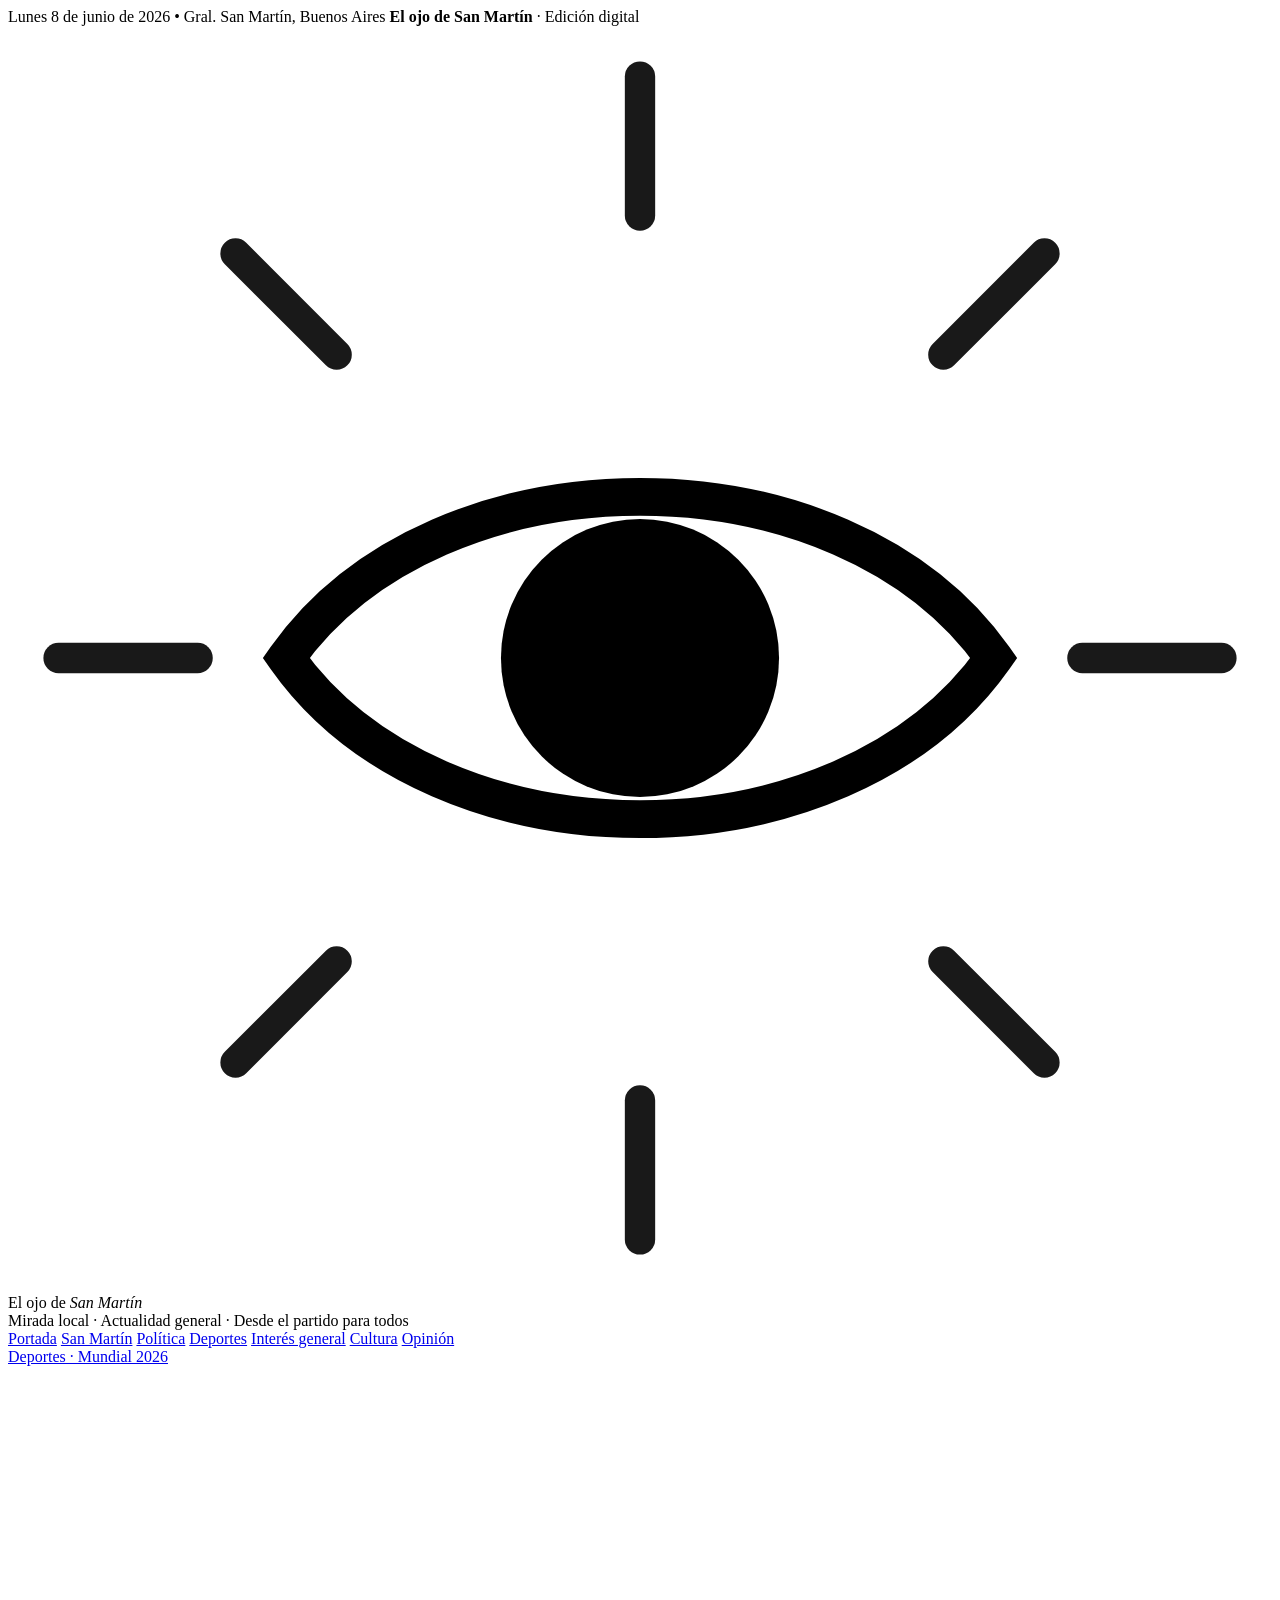
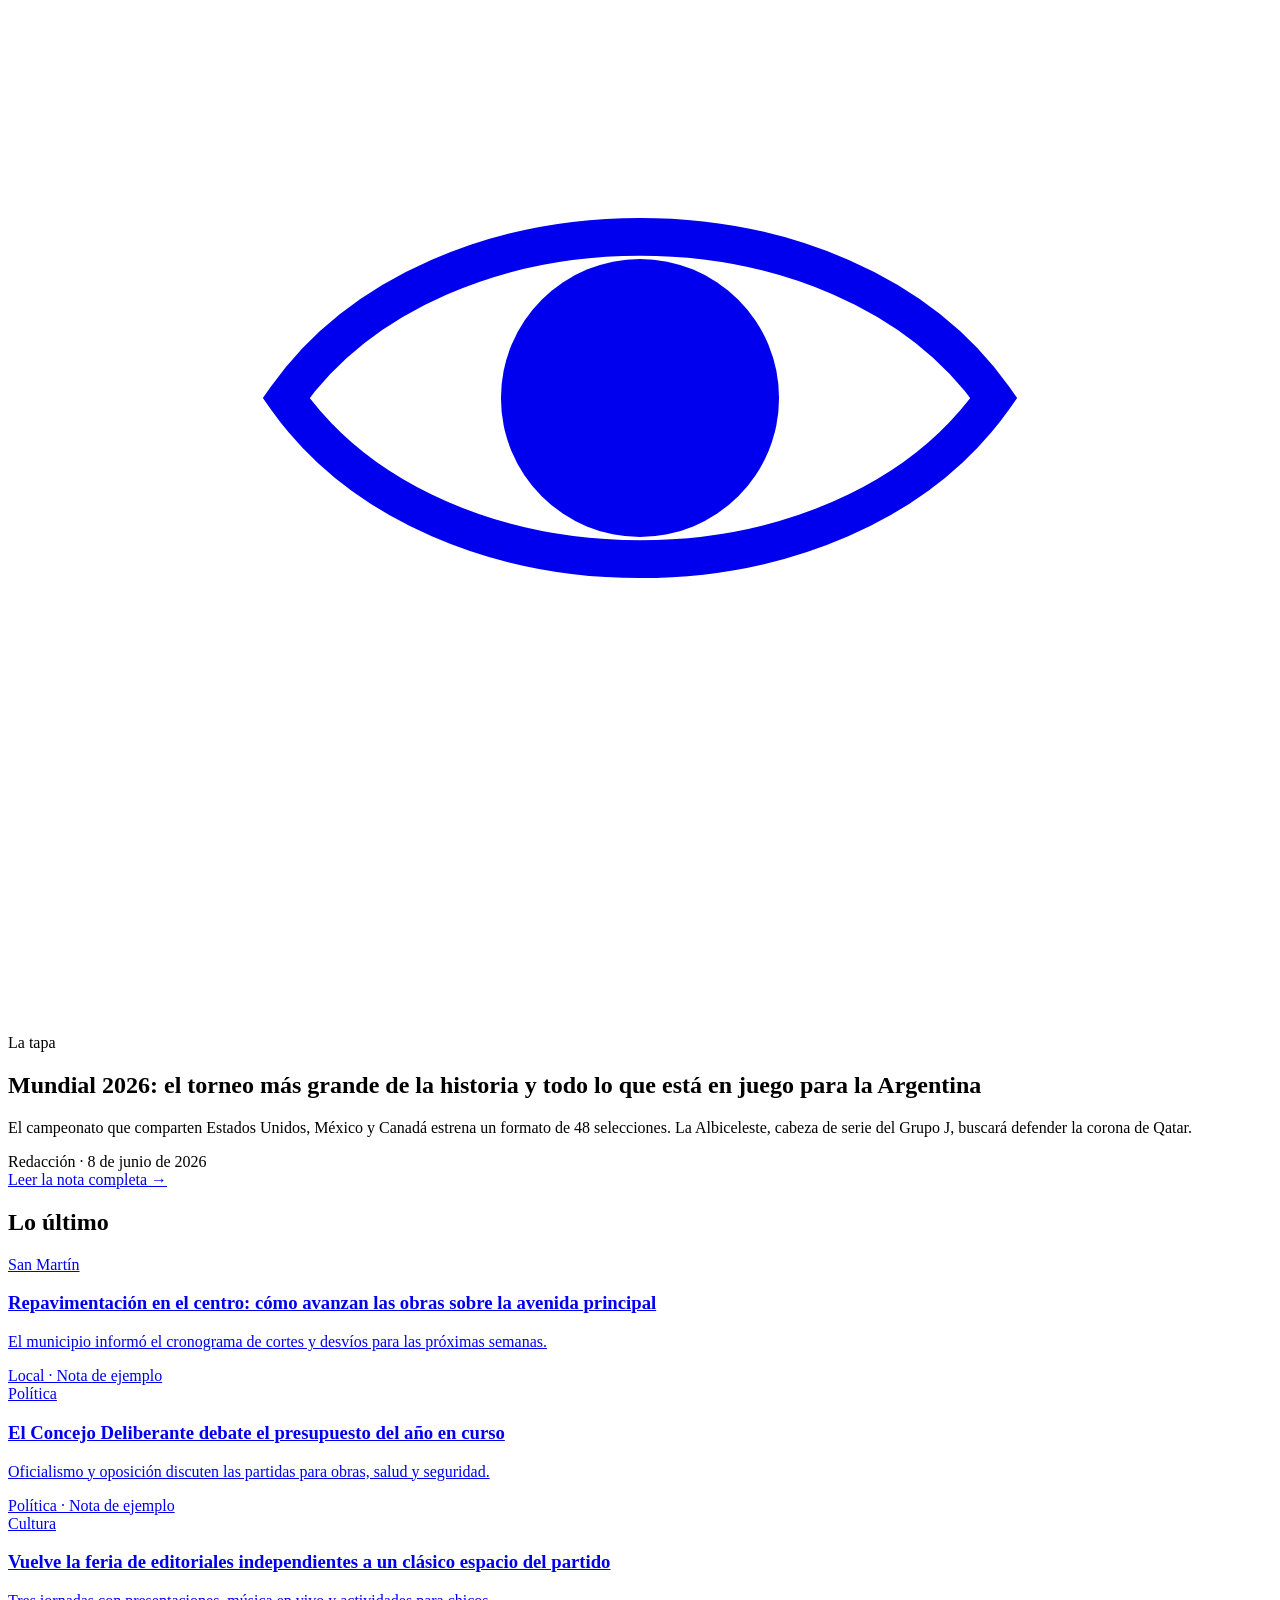
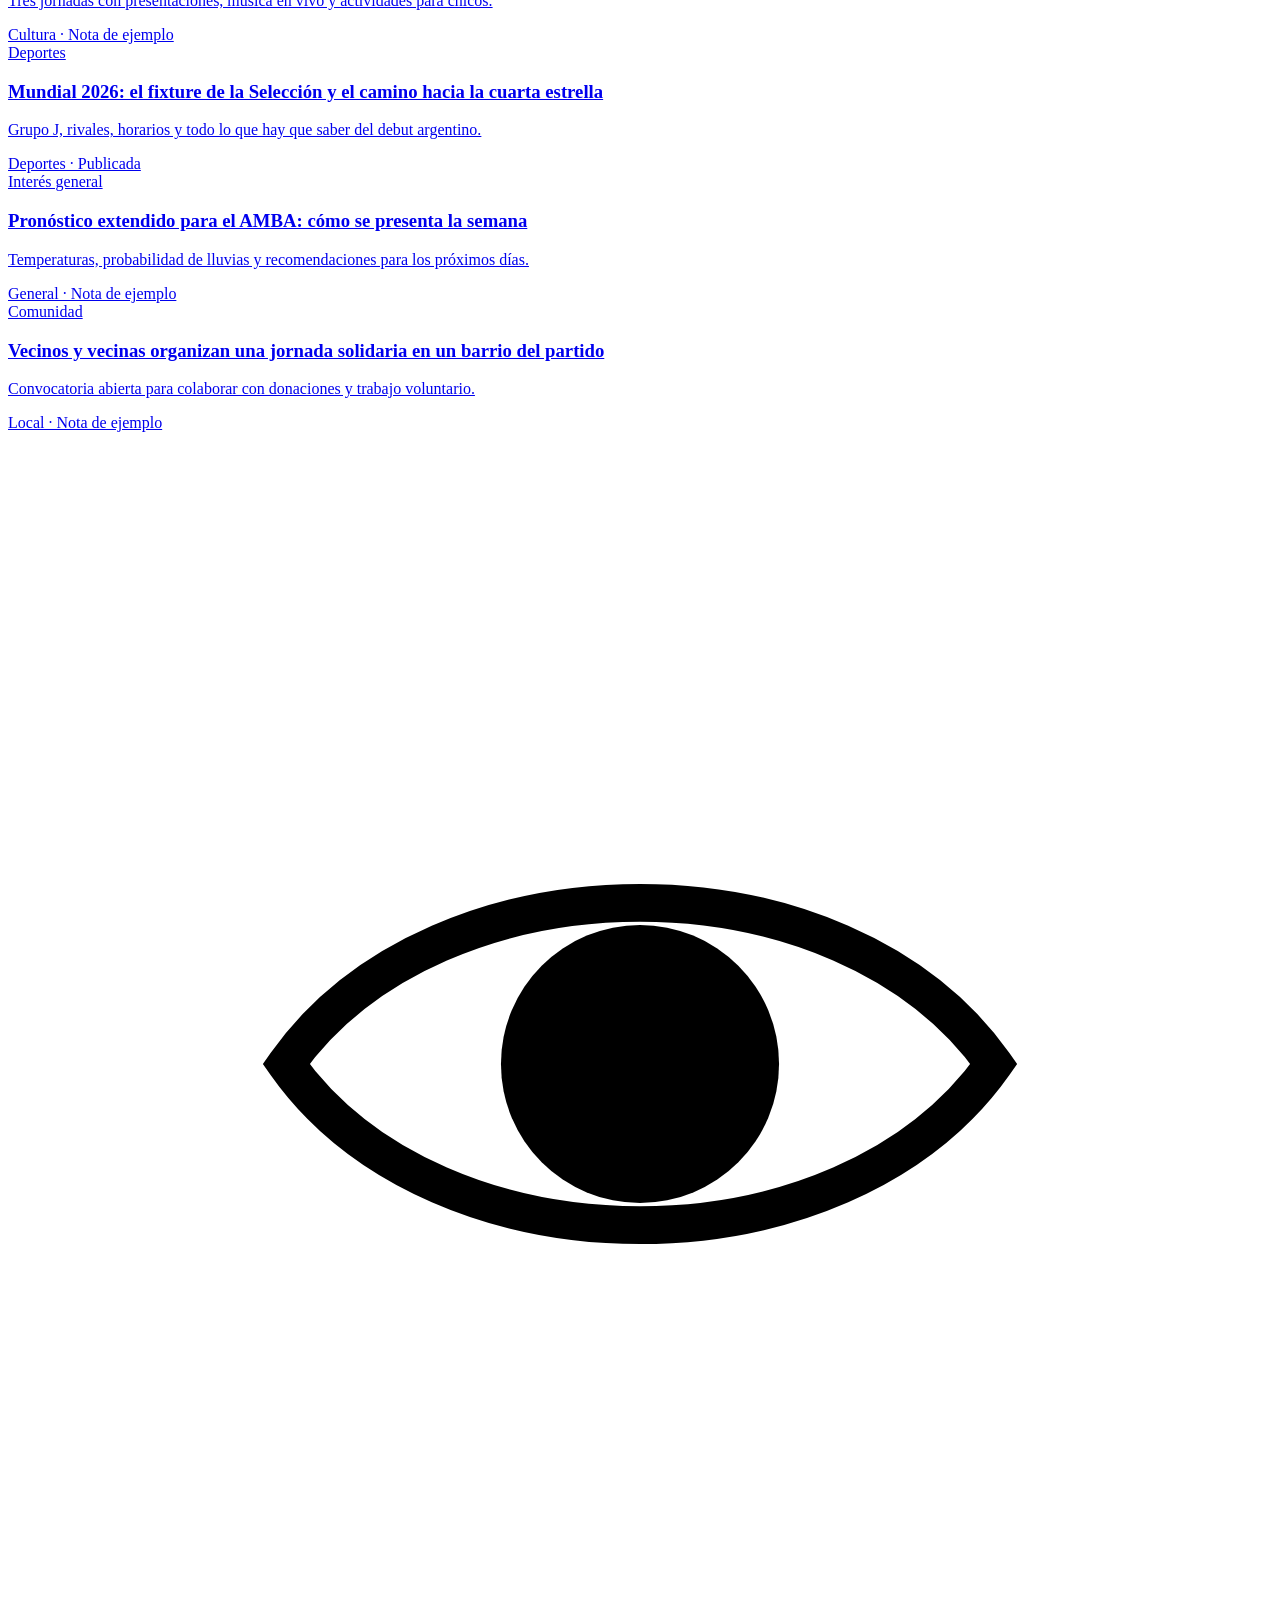
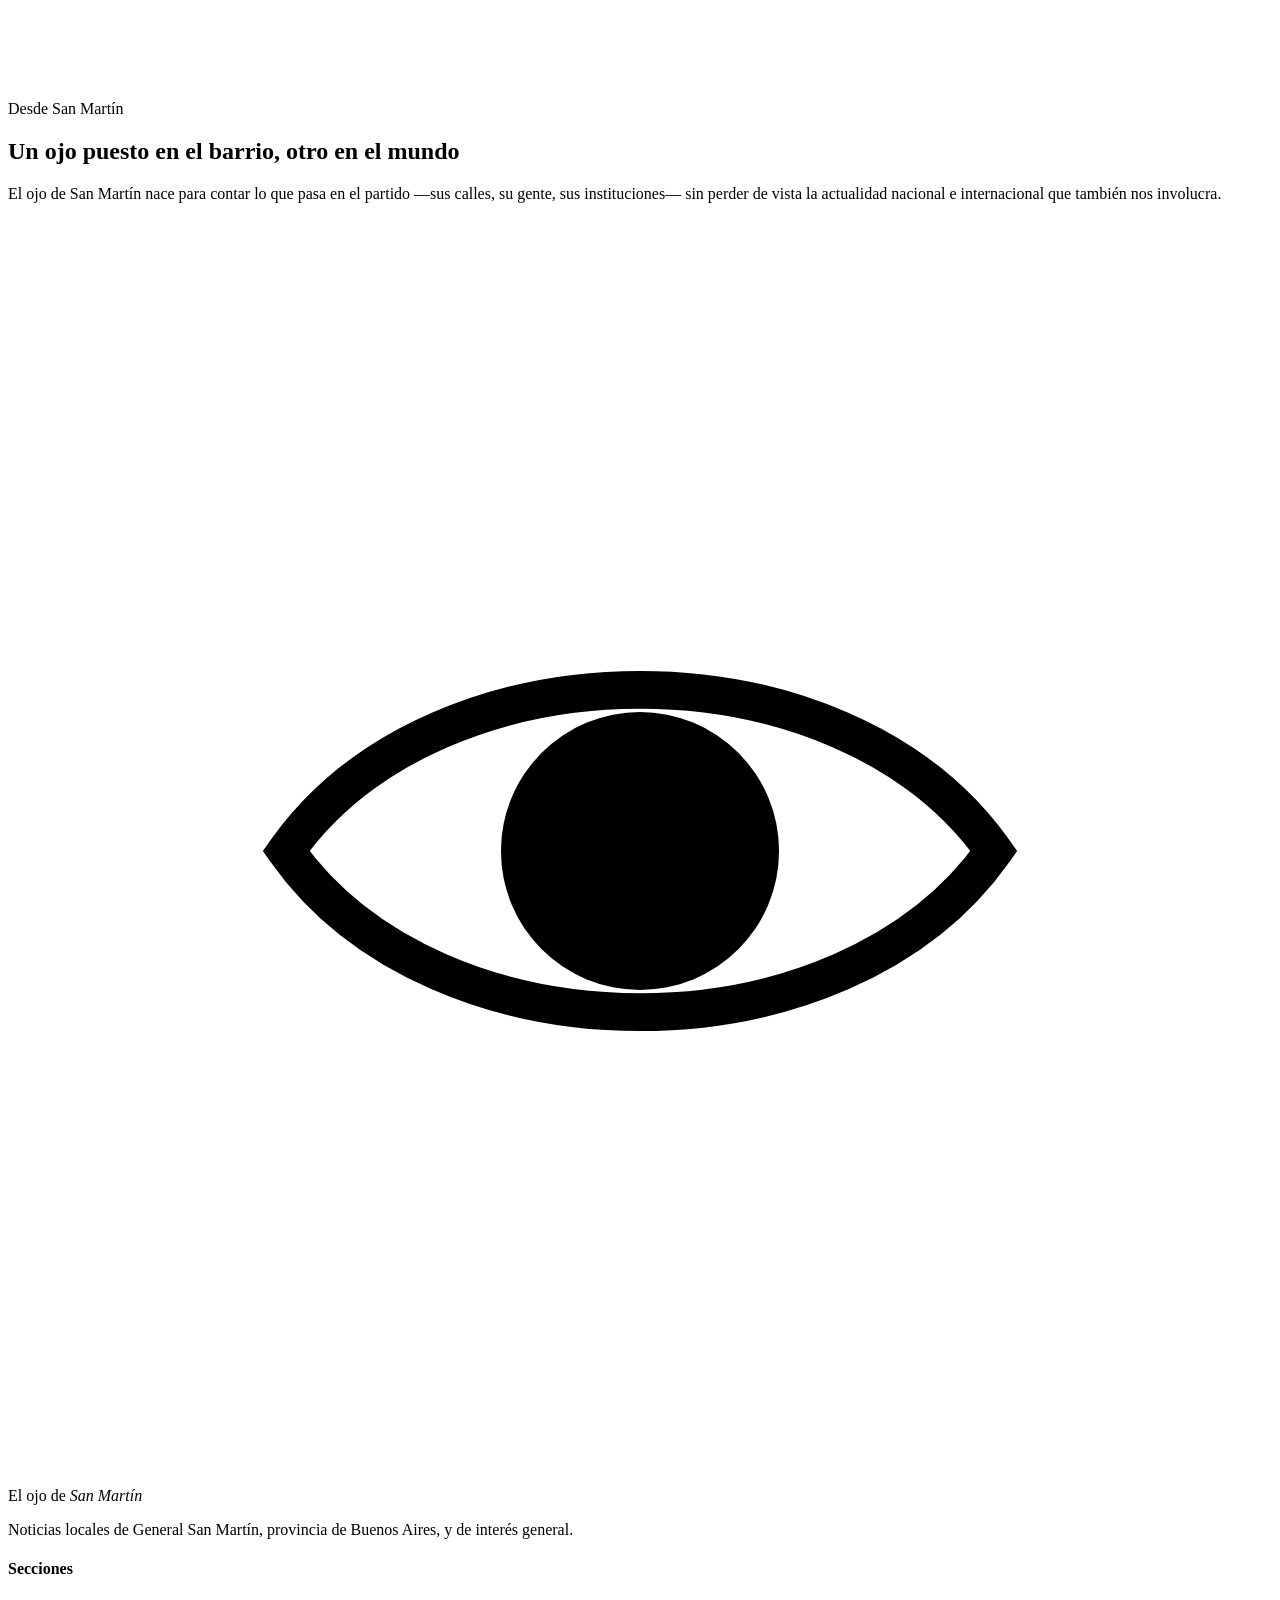
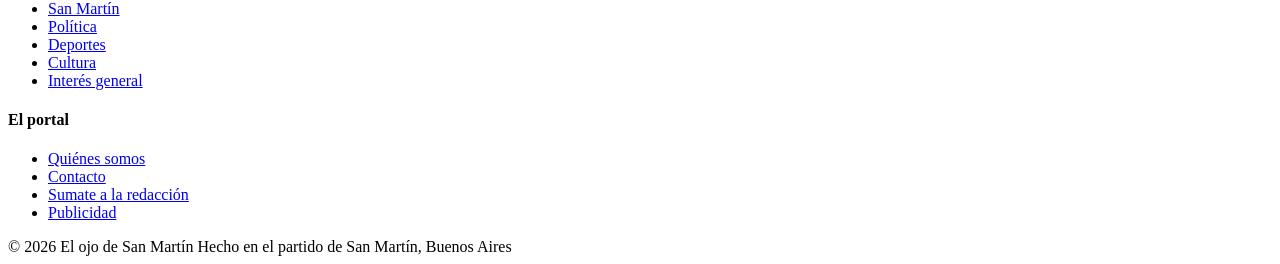
==== index.html @ 09916968 "Add files via upload" ====
<!DOCTYPE html>
<html lang="es">
<head>
<meta charset="UTF-8">
<meta name="viewport" content="width=device-width, initial-scale=1">
<title>El ojo de San Martín — Noticias de San Martín y de interés general</title>
<meta name="description" content="Portal de noticias locales de General San Martín, provincia de Buenos Aires, y de interés general. Política, deportes, cultura y la actualidad del partido.">

<!-- ===== Vista previa al compartir en redes (Open Graph / Twitter) =====
     IMPORTANTE: reemplazá https://elojodesanmartin.github.io por la dirección real de tu sitio.
     Las redes exigen URL absoluta (https://...), no sirve una ruta relativa. -->
<meta property="og:type" content="website">
<meta property="og:site_name" content="El ojo de San Martín">
<meta property="og:locale" content="es_AR">
<meta property="og:title" content="El ojo de San Martín — Noticias de San Martín y de interés general">
<meta property="og:description" content="Mirada local de General San Martín, Buenos Aires, y actualidad de interés general.">
<meta property="og:url" content="https://elojodesanmartin.github.io/">
<meta property="og:image" content="https://elojodesanmartin.github.io/assets/og-default.png">
<meta property="og:image:width" content="1200">
<meta property="og:image:height" content="630">
<meta property="og:image:alt" content="El ojo de San Martín">
<meta name="twitter:card" content="summary_large_image">
<meta name="twitter:title" content="El ojo de San Martín">
<meta name="twitter:description" content="Mirada local de General San Martín, Buenos Aires, y actualidad de interés general.">
<meta name="twitter:image" content="https://elojodesanmartin.github.io/assets/og-default.png">

<link rel="icon" href="data:image/svg+xml,%3Csvg xmlns='http://www.w3.org/2000/svg' viewBox='0 0 100 100'%3E%3Crect width='100' height='100' fill='%23f4efe3'/%3E%3Cpath d='M22 50 C34 33 66 33 78 50 C66 67 34 67 22 50 Z' fill='none' stroke='%2316212c' stroke-width='6'/%3E%3Ccircle cx='50' cy='50' r='12' fill='%2316212c'/%3E%3C/svg%3E">
<link rel="stylesheet" href="styles.css">
</head>
<body>

<!-- ===== línea superior ===== -->
<div class="topline">
  <div class="wrap">
    <span>Lunes 8 de junio de 2026 <span class="dot">•</span> Gral. San Martín, Buenos Aires</span>
    <span><strong>El ojo de San Martín</strong> <span class="dot">·</span> Edición digital</span>
  </div>
</div>

<!-- ===== nameplate ===== -->
<header class="masthead">
  <div class="wrap">
    <!-- logo: ojo + sol de mayo -->
    <svg class="eye reveal" viewBox="0 0 100 100" aria-label="El ojo de San Martín">
      <g fill="none" stroke="currentColor" stroke-width="2.4" stroke-linecap="round">
        <!-- rayos del sol de mayo -->
        <g opacity="0.9">
          <line x1="50" y1="4"  x2="50" y2="15"/>
          <line x1="50" y1="85" x2="50" y2="96"/>
          <line x1="4"  y1="50" x2="15" y2="50"/>
          <line x1="85" y1="50" x2="96" y2="50"/>
          <line x1="18" y1="18" x2="26" y2="26"/>
          <line x1="74" y1="74" x2="82" y2="82"/>
          <line x1="82" y1="18" x2="74" y2="26"/>
          <line x1="26" y1="74" x2="18" y2="82"/>
        </g>
      </g>
      <!-- almendra del ojo -->
      <path d="M22 50 C34 33, 66 33, 78 50 C66 67, 34 67, 22 50 Z"
            fill="none" stroke="currentColor" stroke-width="3"/>
      <!-- iris + pupila -->
      <g class="iris">
        <circle cx="50" cy="50" r="11" fill="currentColor"/>
        <circle cx="50" cy="50" r="4.5" fill="var(--paper)"/>
      </g>
    </svg>

    <div class="nameplate reveal d1">El ojo de <em>San Martín</em></div>
    <div class="tagline reveal d2">Mirada local · Actualidad general · Desde el partido para todos</div>
    <div class="rule-double reveal d2"></div>
  </div>
</header>

<!-- ===== navegación ===== -->
<nav class="sections">
  <div class="wrap">
    <a href="index.html" class="active">Portada</a>
    <a href="#local">San Martín</a>
    <a href="#politica">Política</a>
    <a href="#deportes">Deportes</a>
    <a href="#general">Interés general</a>
    <a href="#cultura">Cultura</a>
    <a href="#opinion">Opinión</a>
  </div>
</nav>

<main class="wrap">

  <!-- ===== nota destacada ===== -->
  <section class="lead">
    <a class="art reveal d1" href="mundial-2026.html" aria-label="Leer la nota del Mundial 2026">
      <div class="scene"></div>
      <span class="badge">Deportes · Mundial 2026</span>
      <svg class="eye-mark" viewBox="0 0 100 100"><path d="M22 50 C34 33, 66 33, 78 50 C66 67, 34 67, 22 50 Z" fill="none" stroke="currentColor" stroke-width="3"/><circle cx="50" cy="50" r="11" fill="currentColor"/></svg>
    </a>
    <div class="copy reveal d2">
      <span class="kicker">La tapa</span>
      <h1>Mundial 2026: el torneo más grande de la historia y todo lo que está en juego para la Argentina</h1>
      <p class="dek">El campeonato que comparten Estados Unidos, México y Canadá estrena un formato de 48 selecciones. La Albiceleste, cabeza de serie del Grupo J, buscará defender la corona de Qatar.</p>
      <div class="meta">Redacción · 8 de junio de 2026</div>
      <a class="readmore" href="mundial-2026.html">Leer la nota completa →</a>
    </div>
  </section>

  <!-- ===== últimas notas ===== -->
  <h2 class="section-title" id="local">Lo último</h2>
  <section class="grid">

    <a class="card" href="#">
      <div class="thumb local"></div>
      <span class="kicker">San Martín</span>
      <h3>Repavimentación en el centro: cómo avanzan las obras sobre la avenida principal</h3>
      <p>El municipio informó el cronograma de cortes y desvíos para las próximas semanas.</p>
      <span class="stamp">Local · Nota de ejemplo</span>
    </a>

    <a class="card" href="#politica">
      <div class="thumb pol"></div>
      <span class="kicker">Política</span>
      <h3>El Concejo Deliberante debate el presupuesto del año en curso</h3>
      <p>Oficialismo y oposición discuten las partidas para obras, salud y seguridad.</p>
      <span class="stamp">Política · Nota de ejemplo</span>
    </a>

    <a class="card" href="#cultura">
      <div class="thumb cult"></div>
      <span class="kicker">Cultura</span>
      <h3>Vuelve la feria de editoriales independientes a un clásico espacio del partido</h3>
      <p>Tres jornadas con presentaciones, música en vivo y actividades para chicos.</p>
      <span class="stamp">Cultura · Nota de ejemplo</span>
    </a>

    <a class="card" href="mundial-2026.html">
      <div class="thumb gen"></div>
      <span class="kicker">Deportes</span>
      <h3>Mundial 2026: el fixture de la Selección y el camino hacia la cuarta estrella</h3>
      <p>Grupo J, rivales, horarios y todo lo que hay que saber del debut argentino.</p>
      <span class="stamp">Deportes · Publicada</span>
    </a>

    <a class="card" href="#general">
      <div class="thumb local"></div>
      <span class="kicker">Interés general</span>
      <h3>Pronóstico extendido para el AMBA: cómo se presenta la semana</h3>
      <p>Temperaturas, probabilidad de lluvias y recomendaciones para los próximos días.</p>
      <span class="stamp">General · Nota de ejemplo</span>
    </a>

    <a class="card" href="#general">
      <div class="thumb pol"></div>
      <span class="kicker">Comunidad</span>
      <h3>Vecinos y vecinas organizan una jornada solidaria en un barrio del partido</h3>
      <p>Convocatoria abierta para colaborar con donaciones y trabajo voluntario.</p>
      <span class="stamp">Local · Nota de ejemplo</span>
    </a>

  </section>

  <!-- ===== banda local ===== -->
  <section class="localband" id="general">
    <svg class="eye-mark" viewBox="0 0 100 100"><path d="M22 50 C34 33, 66 33, 78 50 C66 67, 34 67, 22 50 Z" fill="none" stroke="currentColor" stroke-width="3"/><circle cx="50" cy="50" r="11" fill="currentColor"/></svg>
    <div class="label">Desde San Martín</div>
    <h2>Un ojo puesto en el barrio, otro en el mundo</h2>
    <p>El ojo de San Martín nace para contar lo que pasa en el partido —sus calles, su gente, sus instituciones— sin perder de vista la actualidad nacional e internacional que también nos involucra.</p>
  </section>

</main>

<!-- ===== footer ===== -->
<footer id="opinion">
  <div class="wrap">
    <div class="brand">
      <svg class="eye" viewBox="0 0 100 100"><path d="M22 50 C34 33, 66 33, 78 50 C66 67, 34 67, 22 50 Z" fill="none" stroke="currentColor" stroke-width="3"/><circle cx="50" cy="50" r="11" fill="currentColor"/><circle cx="50" cy="50" r="4.5" fill="var(--paper-2)"/></svg>
      <div class="nm">El ojo de <em>San Martín</em></div>
      <p>Noticias locales de General San Martín, provincia de Buenos Aires, y de interés general.</p>
    </div>
    <div>
      <h4>Secciones</h4>
      <ul>
        <li><a href="#local">San Martín</a></li>
        <li><a href="#politica">Política</a></li>
        <li><a href="#deportes">Deportes</a></li>
        <li><a href="#cultura">Cultura</a></li>
        <li><a href="#general">Interés general</a></li>
      </ul>
    </div>
    <div>
      <h4>El portal</h4>
      <ul>
        <li><a href="#">Quiénes somos</a></li>
        <li><a href="#">Contacto</a></li>
        <li><a href="#">Sumate a la redacción</a></li>
        <li><a href="#">Publicidad</a></li>
      </ul>
    </div>
  </div>
  <div class="colophon">
    <div class="wrap">
      <span>© 2026 El ojo de San Martín</span>
      <span>Hecho en el partido de San Martín, Buenos Aires</span>
    </div>
  </div>
</footer>

</body>
</html>
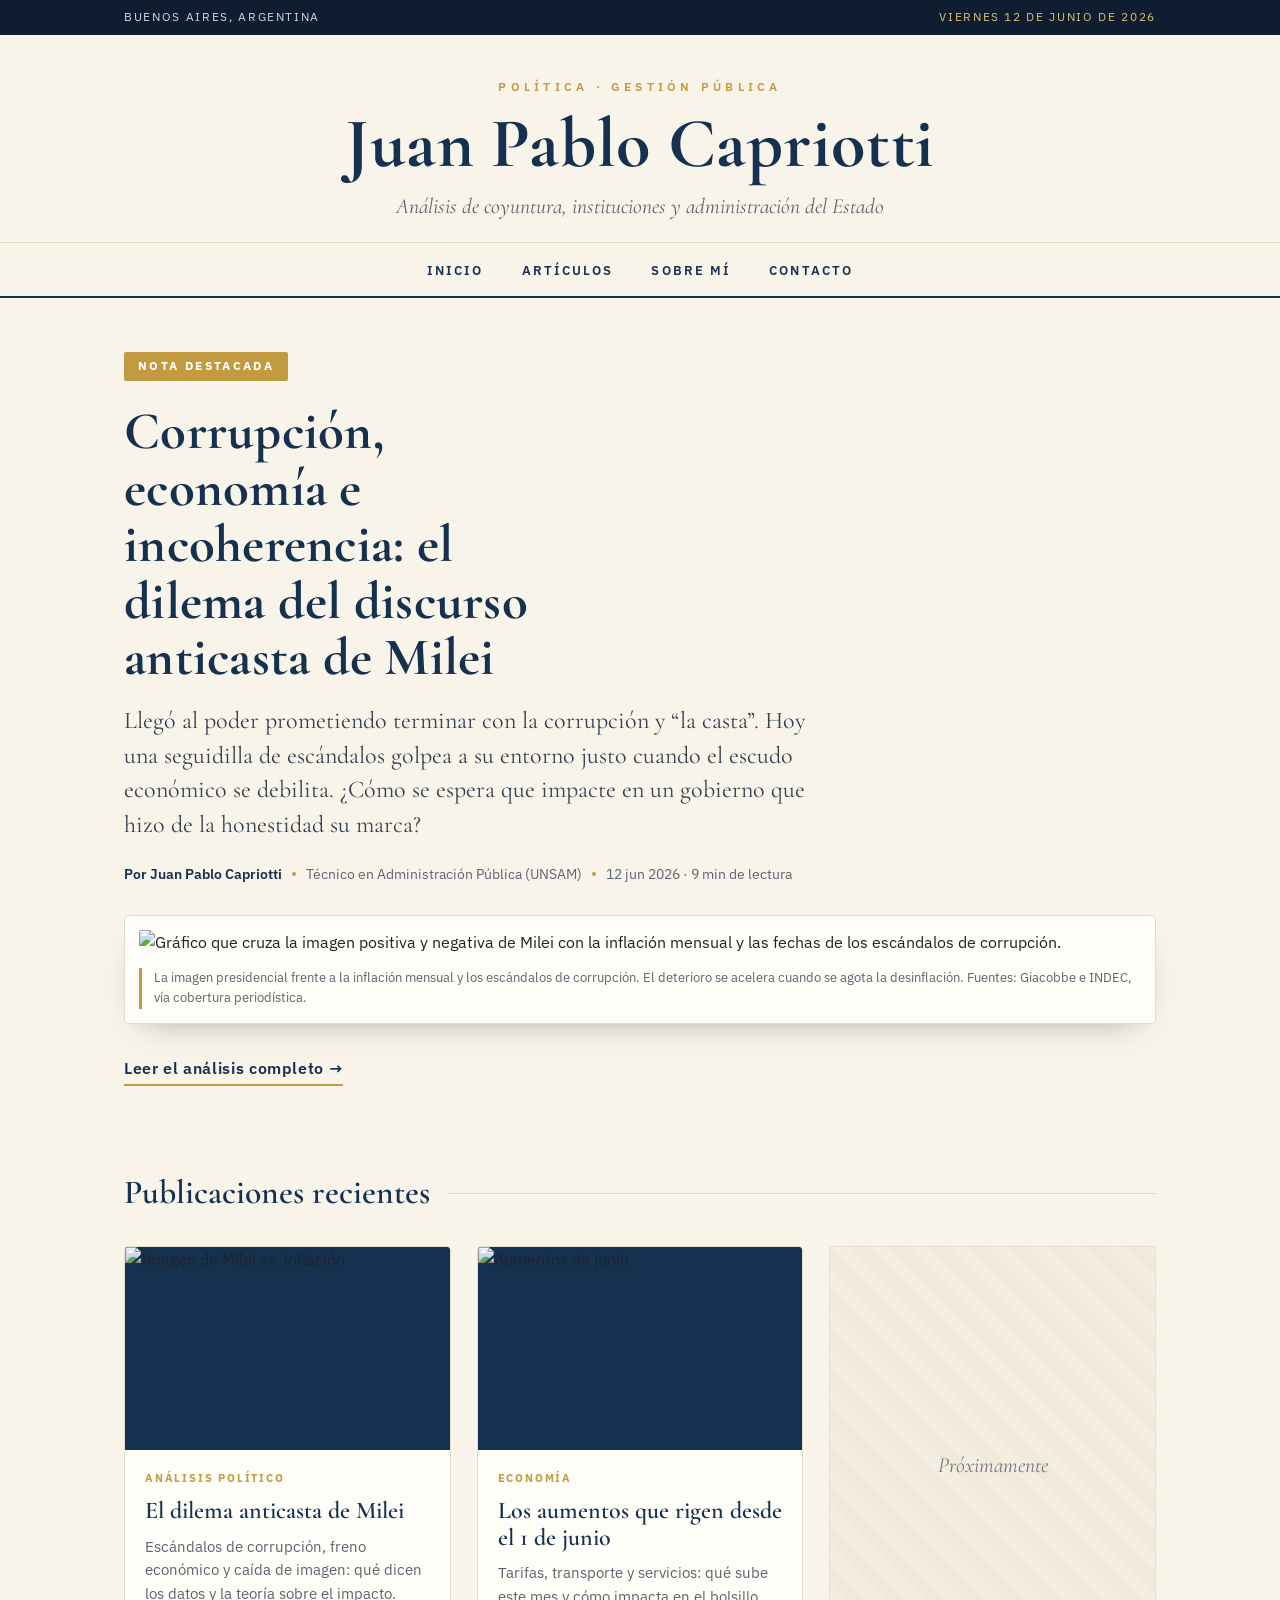
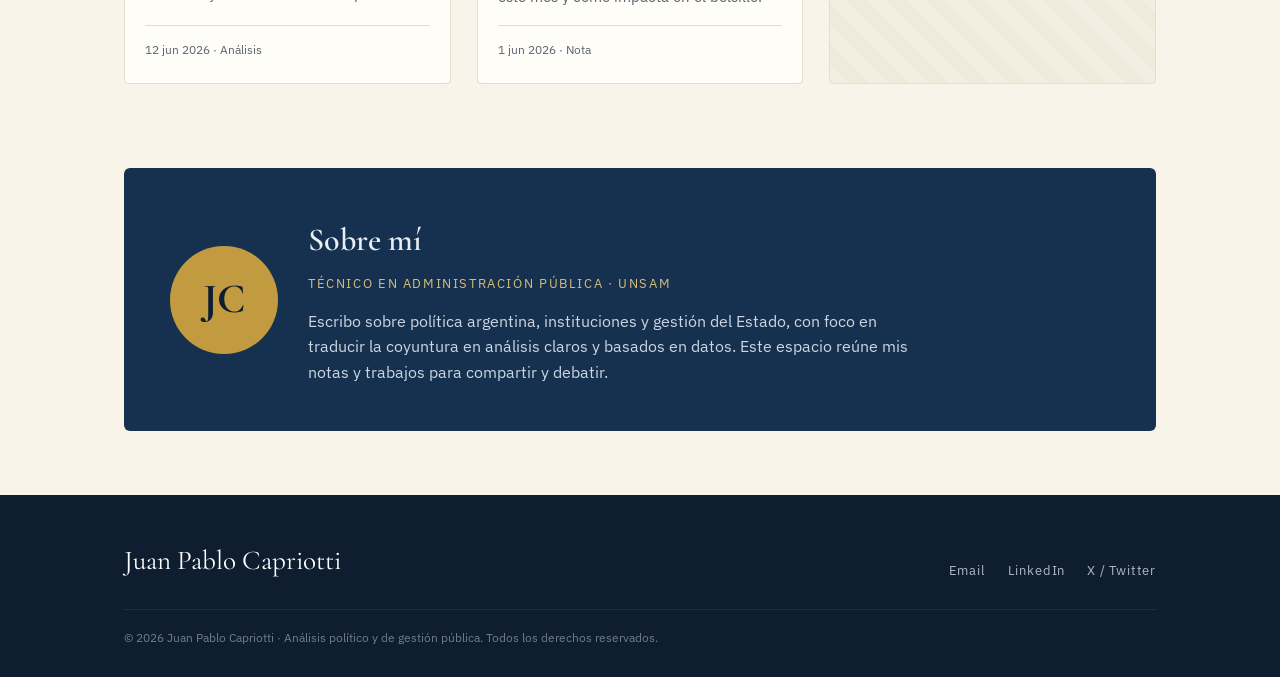
==== commit 475ae65c: "Add files via upload" ====
--- a/index.html
+++ b/index.html
@@ -2,205 +2,320 @@
 <html lang="es">
 <head>
 <meta charset="UTF-8">
-<meta name="viewport" content="width=device-width, initial-scale=1">
-<title>El ojo de San Martín — Noticias de San Martín y de interés general</title>
-<meta name="description" content="Portal de noticias locales de General San Martín, provincia de Buenos Aires, y de interés general. Política, deportes, cultura y la actualidad del partido.">
-
-<!-- ===== Vista previa al compartir en redes (Open Graph / Twitter) =====
-     IMPORTANTE: reemplazá https://elojodesanmartin.github.io por la dirección real de tu sitio.
-     Las redes exigen URL absoluta (https://...), no sirve una ruta relativa. -->
-<meta property="og:type" content="website">
-<meta property="og:site_name" content="El ojo de San Martín">
-<meta property="og:locale" content="es_AR">
-<meta property="og:title" content="El ojo de San Martín — Noticias de San Martín y de interés general">
-<meta property="og:description" content="Mirada local de General San Martín, Buenos Aires, y actualidad de interés general.">
-<meta property="og:url" content="https://elojodesanmartin.github.io/">
-<meta property="og:image" content="https://elojodesanmartin.github.io/assets/og-default.png">
-<meta property="og:image:width" content="1200">
-<meta property="og:image:height" content="630">
-<meta property="og:image:alt" content="El ojo de San Martín">
+<meta name="viewport" content="width=device-width, initial-scale=1.0">
+<title>Juan Pablo Capriotti — Análisis político y de gestión pública</title>
+<meta name="description" content="Análisis sobre política argentina y gestión pública. Nota destacada: corrupción, economía y el dilema del discurso anticasta de Javier Milei.">
+
+<!-- Open Graph (vista previa al compartir en redes) -->
+<meta property="og:type" content="article">
+<meta property="og:title" content="Corrupción, economía e incoherencia: el dilema del discurso anticasta de Javier Milei">
+<meta property="og:description" content="Cómo impactan los escándalos de corrupción y el freno económico en la imagen de un gobierno que llegó con la bandera anticasta.">
+<meta property="og:image" content="https://juampicapriotti.github.io/img/imagen-vs-inflacion-milei.png">
+<meta property="og:url" content="https://juampicapriotti.github.io/">
 <meta name="twitter:card" content="summary_large_image">
-<meta name="twitter:title" content="El ojo de San Martín">
-<meta name="twitter:description" content="Mirada local de General San Martín, Buenos Aires, y actualidad de interés general.">
-<meta name="twitter:image" content="https://elojodesanmartin.github.io/assets/og-default.png">
-
-<link rel="icon" href="data:image/svg+xml,%3Csvg xmlns='http://www.w3.org/2000/svg' viewBox='0 0 100 100'%3E%3Crect width='100' height='100' fill='%23f4efe3'/%3E%3Cpath d='M22 50 C34 33 66 33 78 50 C66 67 34 67 22 50 Z' fill='none' stroke='%2316212c' stroke-width='6'/%3E%3Ccircle cx='50' cy='50' r='12' fill='%2316212c'/%3E%3C/svg%3E">
-<link rel="stylesheet" href="styles.css">
+
+<link rel="preconnect" href="https://fonts.googleapis.com">
+<link rel="preconnect" href="https://fonts.gstatic.com" crossorigin>
+<link href="https://fonts.googleapis.com/css2?family=Cormorant+Garamond:ital,wght@0,400;0,500;0,600;0,700;1,400;1,500&family=IBM+Plex+Sans:wght@400;500;600;700&display=swap" rel="stylesheet">
+
+<style>
+  :root{
+    --navy:#16314f;
+    --navy-deep:#0e1e30;
+    --gold:#c29b40;
+    --gold-soft:#d8bc78;
+    --cream:#f8f4ea;
+    --cream-card:#fffdf7;
+    --ink:#1e2329;
+    --muted:#5c6470;
+    --line:#e3dcc9;
+  }
+  *{box-sizing:border-box;margin:0;padding:0}
+  html{scroll-behavior:smooth}
+  body{
+    background:var(--cream);
+    color:var(--ink);
+    font-family:'IBM Plex Sans',system-ui,sans-serif;
+    line-height:1.6;
+    -webkit-font-smoothing:antialiased;
+  }
+  a{color:inherit;text-decoration:none}
+  .wrap{max-width:1080px;margin:0 auto;padding:0 24px}
+
+  /* Dateline */
+  .dateline{
+    background:var(--navy-deep);color:#cdd6e0;
+    font-size:.74rem;letter-spacing:.14em;text-transform:uppercase;
+    padding:8px 0;
+  }
+  .dateline .wrap{display:flex;justify-content:space-between;flex-wrap:wrap;gap:6px}
+  .dateline span:last-child{color:var(--gold-soft)}
+
+  /* Masthead */
+  .masthead{text-align:center;padding:42px 0 18px;border-bottom:1px solid var(--line)}
+  .masthead .kicker{
+    font-size:.78rem;letter-spacing:.34em;text-transform:uppercase;
+    color:var(--gold);font-weight:600;margin-bottom:12px;
+  }
+  .masthead h1{
+    font-family:'Cormorant Garamond',serif;font-weight:700;
+    font-size:clamp(2.6rem,7vw,4.4rem);line-height:1;color:var(--navy);
+    letter-spacing:.01em;
+  }
+  .masthead .tagline{
+    font-family:'Cormorant Garamond',serif;font-style:italic;
+    font-size:clamp(1.05rem,2.5vw,1.35rem);color:var(--muted);margin-top:10px;
+  }
+
+  /* Nav */
+  nav{border-bottom:2px solid var(--navy);position:sticky;top:0;z-index:20;
+      background:var(--cream)}
+  nav ul{list-style:none;display:flex;justify-content:center;flex-wrap:wrap;gap:34px;
+         padding:14px 0}
+  nav a{font-size:.82rem;letter-spacing:.16em;text-transform:uppercase;font-weight:600;
+        color:var(--navy);padding:4px 2px;border-bottom:2px solid transparent;transition:.2s}
+  nav a:hover,nav a:focus-visible{border-color:var(--gold);color:var(--gold)}
+
+  /* Featured */
+  .featured{padding:54px 0 20px}
+  .eyebrow{
+    display:inline-block;font-size:.74rem;letter-spacing:.2em;text-transform:uppercase;
+    font-weight:700;color:#fff;background:var(--gold);padding:5px 14px;border-radius:2px;
+    margin-bottom:22px;
+  }
+  .featured h2{
+    font-family:'Cormorant Garamond',serif;font-weight:700;color:var(--navy);
+    font-size:clamp(2rem,5.2vw,3.3rem);line-height:1.07;letter-spacing:.005em;
+    max-width:18ch;
+  }
+  .featured .standfirst{
+    font-family:'Cormorant Garamond',serif;font-size:clamp(1.15rem,2.6vw,1.5rem);
+    color:#33414f;margin-top:18px;max-width:62ch;line-height:1.45;
+  }
+  .byline{
+    display:flex;align-items:center;flex-wrap:wrap;gap:10px;margin-top:20px;
+    font-size:.86rem;color:var(--muted);
+  }
+  .byline strong{color:var(--navy);font-weight:600}
+  .byline .dot{width:4px;height:4px;border-radius:50%;background:var(--gold)}
+
+  .figure{
+    margin:30px 0 8px;border:1px solid var(--line);background:var(--cream-card);
+    padding:14px;border-radius:4px;box-shadow:0 14px 34px -22px rgba(14,30,48,.5);
+  }
+  .figure img{display:block;width:100%;height:auto;border-radius:2px}
+  .figure figcaption{
+    font-size:.8rem;color:var(--muted);margin-top:12px;padding:0 4px;
+    border-left:3px solid var(--gold);padding-left:12px;
+  }
+
+  .read-link{
+    display:inline-flex;align-items:center;gap:10px;margin-top:24px;
+    font-weight:600;letter-spacing:.04em;color:var(--navy);
+    border-bottom:2px solid var(--gold);padding-bottom:3px;transition:.2s;
+  }
+  .read-link:hover,.read-link:focus-visible{gap:16px;color:var(--gold)}
+
+  /* Section heading */
+  .sec-head{
+    display:flex;align-items:center;gap:18px;margin:60px 0 26px;
+  }
+  .sec-head h3{
+    font-family:'Cormorant Garamond',serif;font-weight:600;color:var(--navy);
+    font-size:clamp(1.5rem,3.6vw,2.1rem);white-space:nowrap;
+  }
+  .sec-head::after{content:"";height:1px;background:var(--line);flex:1}
+
+  /* Recent grid */
+  .grid{display:grid;grid-template-columns:repeat(auto-fill,minmax(280px,1fr));gap:26px;
+        padding-bottom:20px}
+  .card{
+    background:var(--cream-card);border:1px solid var(--line);border-radius:4px;
+    overflow:hidden;display:flex;flex-direction:column;transition:.22s;
+  }
+  .card:hover{transform:translateY(-4px);box-shadow:0 18px 40px -26px rgba(14,30,48,.55);
+              border-color:var(--gold-soft)}
+  .card .thumb{aspect-ratio:16/10;background:var(--navy);overflow:hidden}
+  .card .thumb img{width:100%;height:100%;object-fit:cover}
+  .card .body{padding:20px 20px 24px;display:flex;flex-direction:column;flex:1}
+  .card .cat{font-size:.7rem;letter-spacing:.16em;text-transform:uppercase;
+             color:var(--gold);font-weight:700;margin-bottom:10px}
+  .card h4{font-family:'Cormorant Garamond',serif;font-weight:600;color:var(--navy);
+           font-size:1.5rem;line-height:1.12;margin-bottom:10px}
+  .card p{font-size:.92rem;color:var(--muted);flex:1}
+  .card .meta{font-size:.76rem;color:var(--muted);margin-top:16px;
+              padding-top:14px;border-top:1px solid var(--line)}
+  .card.soon{background:repeating-linear-gradient(45deg,#f3eee0,#f3eee0 14px,#efe9d8 14px,#efe9d8 28px);
+             opacity:.85;justify-content:center;align-items:center;text-align:center;
+             min-height:240px}
+  .card.soon span{font-family:'Cormorant Garamond',serif;font-style:italic;
+                  font-size:1.35rem;color:var(--muted)}
+
+  /* About */
+  .about{
+    margin:64px 0 20px;background:var(--navy);color:#e8eef4;border-radius:6px;
+    padding:clamp(28px,5vw,46px);display:grid;grid-template-columns:auto 1fr;gap:30px;
+    align-items:center;
+  }
+  .about .mono{
+    width:108px;height:108px;border-radius:50%;flex-shrink:0;
+    background:var(--gold);color:var(--navy-deep);
+    font-family:'Cormorant Garamond',serif;font-weight:700;font-size:2.6rem;
+    display:flex;align-items:center;justify-content:center;
+  }
+  .about h3{font-family:'Cormorant Garamond',serif;font-weight:600;font-size:2rem;
+            margin-bottom:8px}
+  .about .role{color:var(--gold-soft);font-size:.84rem;letter-spacing:.12em;
+               text-transform:uppercase;margin-bottom:14px}
+  .about p{color:#cdd6e0;max-width:60ch}
+
+  /* Footer */
+  footer{background:var(--navy-deep);color:#aeb9c6;margin-top:64px;
+         padding:44px 0 30px}
+  footer .cols{display:flex;justify-content:space-between;flex-wrap:wrap;gap:24px;
+               align-items:flex-end}
+  footer .brand{font-family:'Cormorant Garamond',serif;font-size:1.7rem;color:#fff}
+  footer .links{display:flex;gap:22px;flex-wrap:wrap}
+  footer .links a{font-size:.84rem;letter-spacing:.06em;border-bottom:1px solid transparent;
+                  transition:.2s}
+  footer .links a:hover,footer .links a:focus-visible{color:var(--gold-soft);
+                  border-color:var(--gold-soft)}
+  footer .copy{font-size:.76rem;color:#6f7d8c;margin-top:26px;
+               border-top:1px solid #1d3148;padding-top:18px}
+
+  @media(max-width:620px){
+    .about{grid-template-columns:1fr;text-align:center;justify-items:center}
+    nav ul{gap:20px}
+  }
+  @media(prefers-reduced-motion:reduce){
+    *{transition:none!important;scroll-behavior:auto!important}
+  }
+</style>
 </head>
 <body>
 
-<!-- ===== línea superior ===== -->
-<div class="topline">
-  <div class="wrap">
-    <span>Lunes 8 de junio de 2026 <span class="dot">•</span> Gral. San Martín, Buenos Aires</span>
-    <span><strong>El ojo de San Martín</strong> <span class="dot">·</span> Edición digital</span>
+  <!-- Dateline -->
+  <div class="dateline">
+    <div class="wrap">
+      <span>Buenos Aires, Argentina</span>
+      <span>Viernes 12 de junio de 2026</span>
+    </div>
   </div>
-</div>
-
-<!-- ===== nameplate ===== -->
-<header class="masthead">
-  <div class="wrap">
-    <!-- logo: ojo + sol de mayo -->
-    <svg class="eye reveal" viewBox="0 0 100 100" aria-label="El ojo de San Martín">
-      <g fill="none" stroke="currentColor" stroke-width="2.4" stroke-linecap="round">
-        <!-- rayos del sol de mayo -->
-        <g opacity="0.9">
-          <line x1="50" y1="4"  x2="50" y2="15"/>
-          <line x1="50" y1="85" x2="50" y2="96"/>
-          <line x1="4"  y1="50" x2="15" y2="50"/>
-          <line x1="85" y1="50" x2="96" y2="50"/>
-          <line x1="18" y1="18" x2="26" y2="26"/>
-          <line x1="74" y1="74" x2="82" y2="82"/>
-          <line x1="82" y1="18" x2="74" y2="26"/>
-          <line x1="26" y1="74" x2="18" y2="82"/>
-        </g>
-      </g>
-      <!-- almendra del ojo -->
-      <path d="M22 50 C34 33, 66 33, 78 50 C66 67, 34 67, 22 50 Z"
-            fill="none" stroke="currentColor" stroke-width="3"/>
-      <!-- iris + pupila -->
-      <g class="iris">
-        <circle cx="50" cy="50" r="11" fill="currentColor"/>
-        <circle cx="50" cy="50" r="4.5" fill="var(--paper)"/>
-      </g>
-    </svg>
-
-    <div class="nameplate reveal d1">El ojo de <em>San Martín</em></div>
-    <div class="tagline reveal d2">Mirada local · Actualidad general · Desde el partido para todos</div>
-    <div class="rule-double reveal d2"></div>
-  </div>
-</header>
-
-<!-- ===== navegación ===== -->
-<nav class="sections">
-  <div class="wrap">
-    <a href="index.html" class="active">Portada</a>
-    <a href="#local">San Martín</a>
-    <a href="#politica">Política</a>
-    <a href="#deportes">Deportes</a>
-    <a href="#general">Interés general</a>
-    <a href="#cultura">Cultura</a>
-    <a href="#opinion">Opinión</a>
-  </div>
-</nav>
-
-<main class="wrap">
-
-  <!-- ===== nota destacada ===== -->
-  <section class="lead">
-    <a class="art reveal d1" href="mundial-2026.html" aria-label="Leer la nota del Mundial 2026">
-      <div class="scene"></div>
-      <span class="badge">Deportes · Mundial 2026</span>
-      <svg class="eye-mark" viewBox="0 0 100 100"><path d="M22 50 C34 33, 66 33, 78 50 C66 67, 34 67, 22 50 Z" fill="none" stroke="currentColor" stroke-width="3"/><circle cx="50" cy="50" r="11" fill="currentColor"/></svg>
-    </a>
-    <div class="copy reveal d2">
-      <span class="kicker">La tapa</span>
-      <h1>Mundial 2026: el torneo más grande de la historia y todo lo que está en juego para la Argentina</h1>
-      <p class="dek">El campeonato que comparten Estados Unidos, México y Canadá estrena un formato de 48 selecciones. La Albiceleste, cabeza de serie del Grupo J, buscará defender la corona de Qatar.</p>
-      <div class="meta">Redacción · 8 de junio de 2026</div>
-      <a class="readmore" href="mundial-2026.html">Leer la nota completa →</a>
+
+  <!-- Masthead -->
+  <header class="masthead">
+    <div class="wrap">
+      <div class="kicker">Política · Gestión pública</div>
+      <h1>Juan Pablo Capriotti</h1>
+      <div class="tagline">Análisis de coyuntura, instituciones y administración del Estado</div>
+    </div>
+  </header>
+
+  <!-- Nav -->
+  <nav>
+    <div class="wrap">
+      <ul>
+        <li><a href="index.html">Inicio</a></li>
+        <li><a href="#recientes">Artículos</a></li>
+        <li><a href="#sobre-mi">Sobre mí</a></li>
+        <li><a href="#contacto">Contacto</a></li>
+      </ul>
+    </div>
+  </nav>
+
+  <!-- Featured -->
+  <main>
+  <section class="featured">
+    <div class="wrap">
+      <span class="eyebrow">Nota destacada</span>
+      <h2>Corrupción, economía e incoherencia: el dilema del discurso anticasta de Milei</h2>
+      <p class="standfirst">Llegó al poder prometiendo terminar con la corrupción y “la casta”. Hoy una seguidilla de escándalos golpea a su entorno justo cuando el escudo económico se debilita. ¿Cómo se espera que impacte en un gobierno que hizo de la honestidad su marca?</p>
+
+      <div class="byline">
+        <strong>Por Juan Pablo Capriotti</strong>
+        <span class="dot"></span>
+        <span>Técnico en Administración Pública (UNSAM)</span>
+        <span class="dot"></span>
+        <span>12 jun 2026 · 9 min de lectura</span>
+      </div>
+
+      <figure class="figure">
+        <img src="img/imagen-vs-inflacion-milei.png"
+             alt="Gráfico que cruza la imagen positiva y negativa de Milei con la inflación mensual y las fechas de los escándalos de corrupción.">
+        <figcaption>La imagen presidencial frente a la inflación mensual y los escándalos de corrupción. El deterioro se acelera cuando se agota la desinflación. Fuentes: Giacobbe e INDEC, vía cobertura periodística.</figcaption>
+      </figure>
+
+      <a class="read-link" href="articulo-milei-corrupcion.html">Leer el análisis completo &rarr;</a>
     </div>
   </section>
 
-  <!-- ===== últimas notas ===== -->
-  <h2 class="section-title" id="local">Lo último</h2>
-  <section class="grid">
-
-    <a class="card" href="#">
-      <div class="thumb local"></div>
-      <span class="kicker">San Martín</span>
-      <h3>Repavimentación en el centro: cómo avanzan las obras sobre la avenida principal</h3>
-      <p>El municipio informó el cronograma de cortes y desvíos para las próximas semanas.</p>
-      <span class="stamp">Local · Nota de ejemplo</span>
-    </a>
-
-    <a class="card" href="#politica">
-      <div class="thumb pol"></div>
-      <span class="kicker">Política</span>
-      <h3>El Concejo Deliberante debate el presupuesto del año en curso</h3>
-      <p>Oficialismo y oposición discuten las partidas para obras, salud y seguridad.</p>
-      <span class="stamp">Política · Nota de ejemplo</span>
-    </a>
-
-    <a class="card" href="#cultura">
-      <div class="thumb cult"></div>
-      <span class="kicker">Cultura</span>
-      <h3>Vuelve la feria de editoriales independientes a un clásico espacio del partido</h3>
-      <p>Tres jornadas con presentaciones, música en vivo y actividades para chicos.</p>
-      <span class="stamp">Cultura · Nota de ejemplo</span>
-    </a>
-
-    <a class="card" href="mundial-2026.html">
-      <div class="thumb gen"></div>
-      <span class="kicker">Deportes</span>
-      <h3>Mundial 2026: el fixture de la Selección y el camino hacia la cuarta estrella</h3>
-      <p>Grupo J, rivales, horarios y todo lo que hay que saber del debut argentino.</p>
-      <span class="stamp">Deportes · Publicada</span>
-    </a>
-
-    <a class="card" href="#general">
-      <div class="thumb local"></div>
-      <span class="kicker">Interés general</span>
-      <h3>Pronóstico extendido para el AMBA: cómo se presenta la semana</h3>
-      <p>Temperaturas, probabilidad de lluvias y recomendaciones para los próximos días.</p>
-      <span class="stamp">General · Nota de ejemplo</span>
-    </a>
-
-    <a class="card" href="#general">
-      <div class="thumb pol"></div>
-      <span class="kicker">Comunidad</span>
-      <h3>Vecinos y vecinas organizan una jornada solidaria en un barrio del partido</h3>
-      <p>Convocatoria abierta para colaborar con donaciones y trabajo voluntario.</p>
-      <span class="stamp">Local · Nota de ejemplo</span>
-    </a>
-
+  <!-- Recientes -->
+  <section id="recientes">
+    <div class="wrap">
+      <div class="sec-head"><h3>Publicaciones recientes</h3></div>
+      <div class="grid">
+
+        <article class="card">
+          <a href="articulo-milei-corrupcion.html">
+            <div class="thumb"><img src="img/imagen-vs-inflacion-milei.png" alt="Imagen de Milei vs. inflación"></div>
+          </a>
+          <div class="body">
+            <div class="cat">Análisis político</div>
+            <h4><a href="articulo-milei-corrupcion.html">El dilema anticasta de Milei</a></h4>
+            <p>Escándalos de corrupción, freno económico y caída de imagen: qué dicen los datos y la teoría sobre el impacto.</p>
+            <div class="meta">12 jun 2026 · Análisis</div>
+          </div>
+        </article>
+
+        <article class="card">
+          <a href="articulo-aumentos-junio.html">
+            <div class="thumb"><img src="img/portada-aumentos.jpg" alt="Aumentos de junio"></div>
+          </a>
+          <div class="body">
+            <div class="cat">Economía</div>
+            <h4><a href="articulo-aumentos-junio.html">Los aumentos que rigen desde el 1 de junio</a></h4>
+            <p>Tarifas, transporte y servicios: qué sube este mes y cómo impacta en el bolsillo.</p>
+            <div class="meta">1 jun 2026 · Nota</div>
+          </div>
+        </article>
+
+        <article class="card soon">
+          <span>Próximamente</span>
+        </article>
+
+      </div>
+    </div>
   </section>
 
-  <!-- ===== banda local ===== -->
-  <section class="localband" id="general">
-    <svg class="eye-mark" viewBox="0 0 100 100"><path d="M22 50 C34 33, 66 33, 78 50 C66 67, 34 67, 22 50 Z" fill="none" stroke="currentColor" stroke-width="3"/><circle cx="50" cy="50" r="11" fill="currentColor"/></svg>
-    <div class="label">Desde San Martín</div>
-    <h2>Un ojo puesto en el barrio, otro en el mundo</h2>
-    <p>El ojo de San Martín nace para contar lo que pasa en el partido —sus calles, su gente, sus instituciones— sin perder de vista la actualidad nacional e internacional que también nos involucra.</p>
+  <!-- Sobre mí -->
+  <section id="sobre-mi">
+    <div class="wrap">
+      <div class="about">
+        <div class="mono">JC</div>
+        <div>
+          <h3>Sobre mí</h3>
+          <div class="role">Técnico en Administración Pública · UNSAM</div>
+          <p>Escribo sobre política argentina, instituciones y gestión del Estado, con foco en traducir la coyuntura en análisis claros y basados en datos. Este espacio reúne mis notas y trabajos para compartir y debatir.</p>
+        </div>
+      </div>
+    </div>
   </section>
-
-</main>
-
-<!-- ===== footer ===== -->
-<footer id="opinion">
-  <div class="wrap">
-    <div class="brand">
-      <svg class="eye" viewBox="0 0 100 100"><path d="M22 50 C34 33, 66 33, 78 50 C66 67, 34 67, 22 50 Z" fill="none" stroke="currentColor" stroke-width="3"/><circle cx="50" cy="50" r="11" fill="currentColor"/><circle cx="50" cy="50" r="4.5" fill="var(--paper-2)"/></svg>
-      <div class="nm">El ojo de <em>San Martín</em></div>
-      <p>Noticias locales de General San Martín, provincia de Buenos Aires, y de interés general.</p>
-    </div>
-    <div>
-      <h4>Secciones</h4>
-      <ul>
-        <li><a href="#local">San Martín</a></li>
-        <li><a href="#politica">Política</a></li>
-        <li><a href="#deportes">Deportes</a></li>
-        <li><a href="#cultura">Cultura</a></li>
-        <li><a href="#general">Interés general</a></li>
-      </ul>
-    </div>
-    <div>
-      <h4>El portal</h4>
-      <ul>
-        <li><a href="#">Quiénes somos</a></li>
-        <li><a href="#">Contacto</a></li>
-        <li><a href="#">Sumate a la redacción</a></li>
-        <li><a href="#">Publicidad</a></li>
-      </ul>
-    </div>
-  </div>
-  <div class="colophon">
-    <div class="wrap">
-      <span>© 2026 El ojo de San Martín</span>
-      <span>Hecho en el partido de San Martín, Buenos Aires</span>
-    </div>
-  </div>
-</footer>
+  </main>
+
+  <!-- Footer -->
+  <footer id="contacto">
+    <div class="wrap">
+      <div class="cols">
+        <div class="brand">Juan Pablo Capriotti</div>
+        <div class="links">
+          <a href="mailto:tu-email@ejemplo.com">Email</a>
+          <a href="#" target="_blank" rel="noopener">LinkedIn</a>
+          <a href="#" target="_blank" rel="noopener">X / Twitter</a>
+        </div>
+      </div>
+      <div class="copy">© 2026 Juan Pablo Capriotti · Análisis político y de gestión pública. Todos los derechos reservados.</div>
+    </div>
+  </footer>
 
 </body>
 </html>
